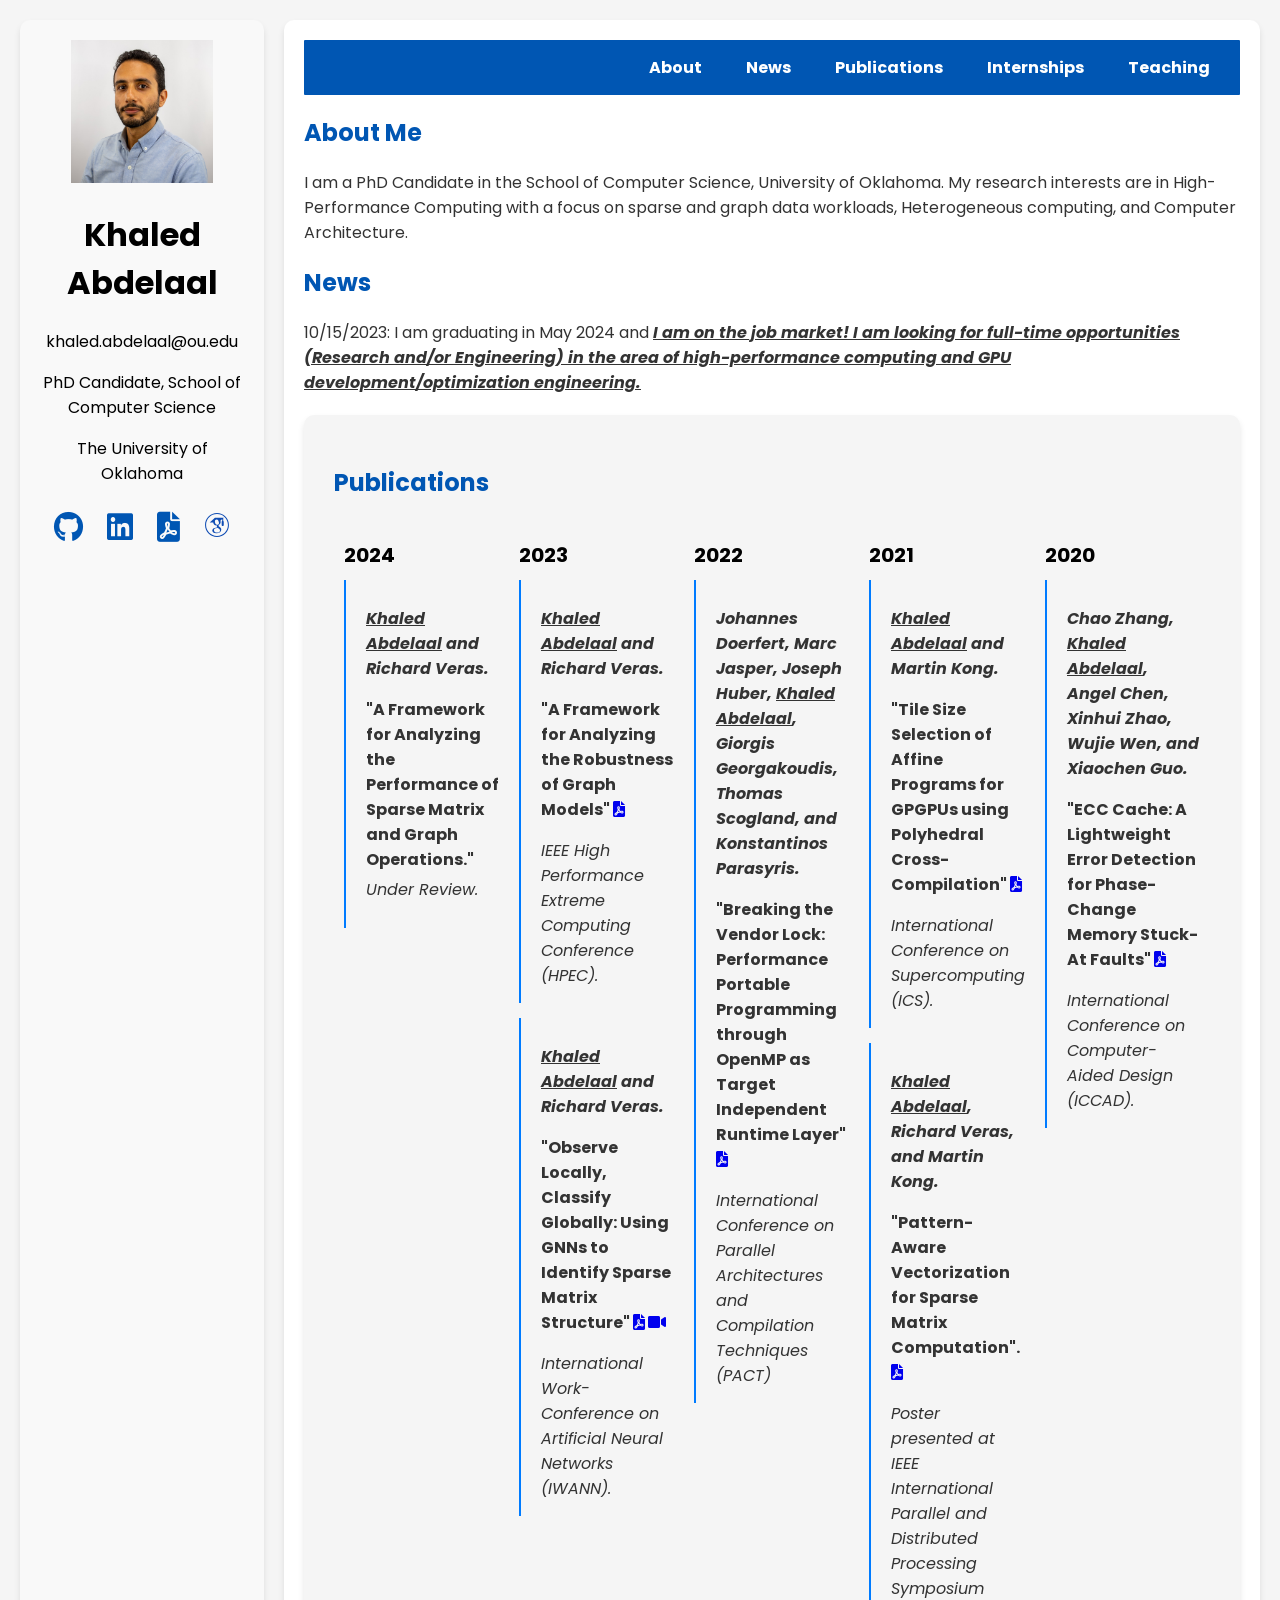
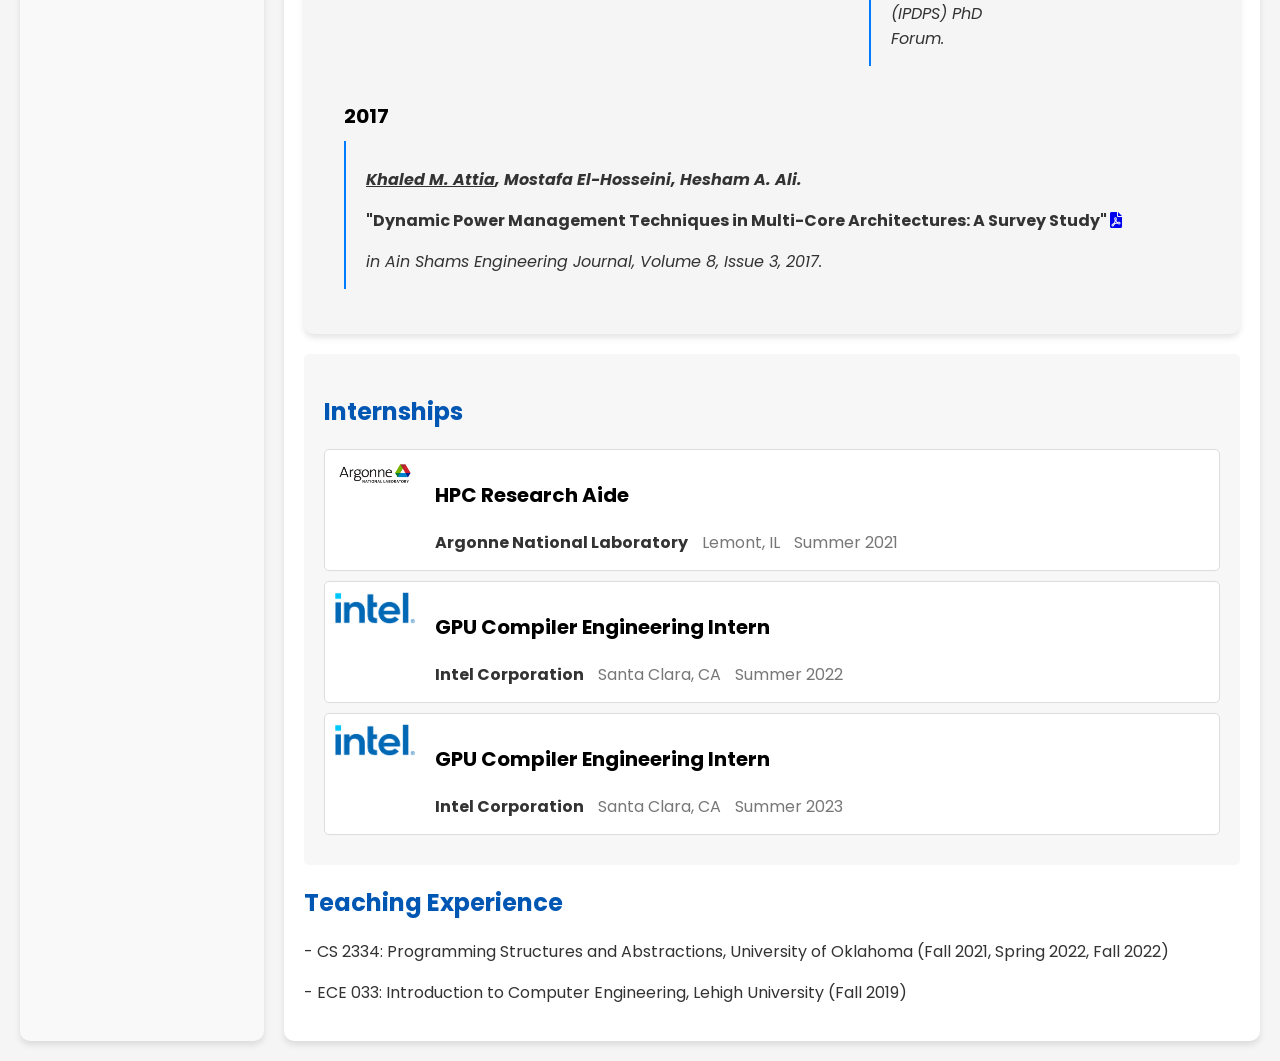
==== index.html @ 618bc668 "change headshot" ====
<!DOCTYPE html>
<html lang="en">
<head>
    <meta charset="UTF-8">
    <meta name="viewport" content="width=device-width, initial-scale=1.0">
    <link rel="stylesheet" href="https://fonts.googleapis.com/css?family=Poppins">

    <link rel="stylesheet" href="https://cdnjs.cloudflare.com/ajax/libs/font-awesome/6.0.0-beta3/css/all.min.css">

    <link rel="stylesheet" href="styles/styles.css">    
    <title>Khaled Abdelaal</title>
</head>
<body>
    <div class="container">
        <div class="left-column">
            <!-- <img src="my-image.svg" alt="Your Photo"> -->
            <img src="img/headshot.jpg" width="70%">
            <h1>Khaled Abdelaal</h1>
            <p>khaled.abdelaal@ou.edu</p>
            <p>PhD Candidate, School of Computer Science</p>
            <p>The University of Oklahoma</p>
            <div class="social-links">
                <a href="https://github.com/khaled3ttia" target="_blank"><i class="fab fa-github"></i></a>
                <a href="https://www.linkedin.com/in/khaledabdelaal/" target="_blank"><i class="fab fa-linkedin"></i></a>
                <a href="res/Abdelaal-CV.pdf" target="_blank"><i class="fas fa-file-pdf" alt="CV"></i></a>
                <a href="https://scholar.google.com/citations?user=HwPMJg0AAAAJ&hl=en" target="_blank"><img width="26" height="26" src="img/icons8-google-scholar.svg" alt="google-scholar--v2"/></a>
            </div>

        </div>
        <div class="right-column">
            <div class="navigation">
                <a href="#about">About</a>
                <a href="#news">News</a>
                <a href="#publications">Publications</a>
                <a href="#internships">Internships</a>
                <a href="#teaching">Teaching</a>
            </div>

            <section id="about" class="section">
                <h2>About Me</h2>
                <p>I am a PhD Candidate in the School of Computer Science, University of Oklahoma. My research interests are in High-Performance Computing with a focus on sparse and graph data workloads, Heterogeneous computing, and Computer Architecture.
                </p>
            </section>

            <section id="news" class="section">
                <h2>News</h2>
                <div class="news-item">
                    <p>10/15/2023: I am graduating in May 2024 and <u><i><b>I am on the job market! I am looking for full-time opportunities (Research and/or Engineering) in the area of high-performance computing and GPU development/optimization engineering.</b></i></u>  </p>
                </div>
            </section>
        
            <section id="publications" class="section">
                <h2>Publications</h2>

                <div class="publication-list">
                    <div class="publication-year">
                        <h3>2024</h3>
                        <div class="publication-item">
                            <p class="publication-authors">
                                <i><u>Khaled Abdelaal</u></i> and Richard Veras.
                            </p>
                            <p class="publication-title">
                                "A Framework for Analyzing the Performance of Sparse Matrix and Graph Operations." 
                            </p>
                            <p class="publication-details">
                                <em>Under Review.</em>
                            </p>
                        </div>
                    </div>

                    <div class="publication-year">
                        <h3>2023</h3>
                        <div class="publication-item">
                            <p class="publication-authors">
                                <i><u>Khaled Abdelaal</u></i> and Richard Veras. 
                            </p>
                            <p class="publication-title">
                                "A Framework for Analyzing the Robustness of Graph Models"
                                <a href="res/papers/hpec23.pdf" target="_blank"><i class="fas fa-file-pdf"></i></a>
                            </p>
                            <p class="publication-conference">
                                IEEE High Performance Extreme Computing Conference (HPEC).
                            </p>
                        </div>
                        <div class="publication-item">
                            <p class="publication-authors">
                                <i><u>Khaled Abdelaal</u></i> and Richard Veras.
                            </p>
                            <p class="publication-title">
                                "Observe Locally, Classify Globally: Using GNNs to Identify Sparse Matrix Structure" 
                                <a href="res/papers/iwann23.pdf" target="_blank"><i class="fas fa-file-pdf"></i></a>
                                <a href="res/papers/IWANN2023_Video_353.mp4" target="_blank"><i class="fas fa-video"></i></i></a>
                            </p>
                            <p class="publication-conference">
                                International Work-Conference on Artificial Neural Networks (IWANN). 
                            </p>
                        </div>
                    </div>

                <div class="publication-year">
                    <h3>2022</h3>
                    <div class="publication-item">
                        <p class="publication-authors">
                            Johannes Doerfert, Marc Jasper, Joseph Huber, <i><u>Khaled Abdelaal</u></i>, Giorgis Georgakoudis, Thomas Scogland, and Konstantinos Parasyris. 
                        </p>
                        <p class="publication-title">
                            "Breaking the Vendor Lock: Performance Portable Programming through OpenMP as Target Independent Runtime Layer" 
                            <a href="https://dl.acm.org/doi/pdf/10.1145/3559009.3569687" target="_blank"><i class="fas fa-file-pdf"></i></a>
                        </p>
                        <p class="publication-conference">
                            International Conference on Parallel Architectures and Compilation Techniques (PACT)
                        </p>
                    </div>
                </div>

                <div class="publication-year">
                    <h3>2021</h3>
                    <div class="publication-item">
                        <p class="publication-authors">
                            <i><u>Khaled Abdelaal</u></i> and Martin Kong. 
                        </p>
                        <p class="publication-title">
                            "Tile Size Selection of Affine Programs for GPGPUs using Polyhedral Cross-Compilation"  
                            <a href="https://dl.acm.org/doi/pdf/10.1145/3447818.3460369" target="_blank"><i class="fas fa-file-pdf"></i></a>
                        </p>
                        <p class="publication-conference">
                            International Conference on Supercomputing (ICS).
                        </p>
                    </div>
                    <div class="publication-item">
                        <p class="publication-authors">
                            <i><u>Khaled Abdelaal</u></i>, Richard Veras, and Martin Kong.
                        </p>
                        <p class="publication-title">
                            "Pattern-Aware Vectorization for Sparse Matrix Computation". 
                            <a href="res/papers/IPDPS21_poster.pdf" target="_blank"><i class="fas fa-file-pdf"></i></a>
                        </p>
                        <p class="publication-conference">
                            Poster presented at IEEE International Parallel and Distributed Processing Symposium (IPDPS) PhD Forum.
                        </p>
                    </div>
                </div>

                <div class="publication-year">
                    <h3>2020</h3>
                    <div class="publication-item">
                        <p class="publication-authors">
                            Chao Zhang, <i><u>Khaled Abdelaal</u></i>, Angel Chen, Xinhui Zhao, Wujie Wen, and Xiaochen Guo. 
                        </p>
                        <p class="publication-title">
                            "ECC Cache: A Lightweight Error Detection for Phase-Change Memory Stuck-At Faults" 
                            <a href="res/papers/iccad20.pdf" target="_blank"><i class="fas fa-file-pdf"></i></a>
                        </p>
                        <p class="publication-conference">
                            International Conference on Computer-Aided Design (ICCAD). 
                        </p>
                    </div>
                </div>
                <div class="publication-year">
                    <h3>2017</h3>
                    <div class="publication-item">
                        <p class="publication-authors">
                            <i><u>Khaled M. Attia</u></i>, Mostafa El-Hosseini, Hesham A. Ali. 
                        </p>
                        <p class="publication-title">
                            "Dynamic Power Management Techniques in Multi-Core Architectures: A Survey Study"
                            <a href="res/papers/asej17.pdf" target="_blank"><i class="fas fa-file-pdf"></i></a>
                        </p>
                        <p class="publication-conference">
                            in Ain Shams Engineering Journal, Volume 8, Issue 3, 2017.
                        </p>
                    </div>
                </div>
            
                <!-- Add similar blocks for 2022, 2021, and 2020 as needed -->
            </section>
            
        
            <section id="internships" class="section">
                <h2>Internships</h2>
                
                <div class="internship">
                    <div class="logo">
                        <img src="img/argonne-logo.png" alt="Argonne National Laboratory Logo">
                    </div>
                    <div class="internship-details">
                        <h3>HPC Research Aide</h3>
                        <p>
                            <b>Argonne National Laboratory</b>
                            <span class="internship-location">Lemont, IL</span>
                            <span class="internship-date">Summer 2021</span>
                        </p>
                    </div>
                </div>
            
                <div class="internship">
                    <div class="logo">
                        <img src="img/intel-logo.png" alt="Intel Corporation Logo">
                    </div>
                    <div class="internship-details">
                        <h3>GPU Compiler Engineering Intern</h3>
                        <p>
                            <b>Intel Corporation</b>
                            <span class="internship-location">Santa Clara, CA</span>
                            <span class="internship-date">Summer 2022</span>
                        </p>
                    </div>
                </div>

                <div class="internship">
                    <div class="logo">
                        <img src="img/intel-logo.png" alt="Intel Corporation Logo">
                    </div>
                    <div class="internship-details">
                        <h3>GPU Compiler Engineering Intern</h3>
                        <p>
                            <b>Intel Corporation</b>
                            <span class="internship-location">Santa Clara, CA</span>
                            <span class="internship-date">Summer 2023</span>
                        </p>
                    </div>
                </div>
            
                <!-- Add a similar block for the third internship -->
            </section>
            
            
            
        
            <section id="teaching" class="section">
                <h2>Teaching Experience</h2>
                <p>
                    - CS 2334: Programming Structures and Abstractions, University of Oklahoma (Fall 2021, Spring 2022, Fall 2022)
                </p>
                <p>
                    - ECE 033: Introduction to Computer Engineering, Lehigh University (Fall 2019)
                </p>
            </section>
        
        </div>
    </div>
</body>
</html>
---- styles/styles.css ----
/* Global styles */
body {
    font-family: Arial, sans-serif;
    font-family: 'Poppins', sans-serif;
    margin: 0;
    padding: 0;
    background-color: #f5f5f5;
}

/* Two-column layout */
.container {
    display: grid;
    grid-template-columns: 1fr 4fr; /* 20% for left column, 80% for right column */
    gap: 20px; /* Add some spacing between the columns */
    margin: 20px;
}

.left-column {
    padding: 20px;
    background-color: #f9f9f9;
    border-radius: 10px;
    box-shadow: 0 4px 6px rgba(0, 0, 0, 0.1);
    text-align: center; /* Center the content within the left column */
}

.left-column img {
    max-width: 100%; /* Ensure the image fits within the left column */
}

/* Style for social links */
.social-links {
    margin-top: 20px; /* Add space between personal information and links */
}

.social-links a {
    display: inline-block;
    font-size: 30px; /* Adjust the icon size */
    color: #0056b3; /* Dark blue color for the icons */
    margin: 0 10px; /* Add space between icons */
    text-decoration: none;
}

.social-links a:hover {
    color: #007BFF; /* Light blue color for the icons on hover */
}

/* Style for the right column (sections) */
.right-column {
    padding: 20px;
    background-color: #fff;
    border-radius: 10px;
    box-shadow: 0 4px 6px rgba(0, 0, 0, 0.1);
}

@media (max-width: 768px) {
    .container {
        grid-template-columns: 1fr; /* Display only one column for small screens */
        gap: 0; /* Remove the gap between columns */
        margin: 10px; /* Adjust the margin for spacing */
    }

    .left-column {
        padding: 20px; /* Adjust padding as needed */
        text-align: center;
    }

    .right-column {
        padding: 20px;
    }
}
.navigation {
    text-align: right; /* Align the navigation links to the right within the right column */
    background-color: #0056b3; /* Dark blue background for the navigation bar */
    border-radius: 1px;
    padding: 10px 0; /* Add padding to the top and bottom of the navigation bar */
}

.navigation a {
    display: inline-block; /* Display the navigation links in a row */
    margin-right: 20px; /* Add space between navigation links */
    color: #fff; /* White text color */
    text-decoration: none;
    font-weight: bold;
    padding: 5px 10px; /* Add padding around navigation links */
    transition: color 0.3s; /* Smooth transition for color on hover */
}

.navigation a:hover {
    color: #007BFF; /* Light blue text color on hover */
    border-radius: 0; /* Remove rounded edges on hover */
}

/* Responsive styles for navigation links */
@media (max-width: 768px) {
    .navigation {
        text-align: center; /* Center align the navigation links on small screens */
    }

    .navigation a {
        margin: 0 10px; /* Add space on both sides of navigation links */
        display: block; /* Stack navigation links vertically on small screens */
    }
}
/* Section styles */
.section {
    margin-top: 20px; /* Add space above sections */
}

.section h2 {
    font-size: 24px;
    color: #0056b3;
}

.section p {
    font-size: 16px;
    color: #333;
}

/* Styles for the Publications section */
#publications {
    background-color: #f5f5f5;
    padding: 30px;
    border-radius: 10px;
    box-shadow: 0 4px 6px rgba(0, 0, 0, 0.1);
}

#publications h2 {
    font-size: 24px;
    margin-bottom: 20px;
}

.publication-list {
    display: flex;
    flex-wrap: wrap;
    justify-content: space-between;
}

.publication-year {
    flex: 1;
    margin: 0 10px;
}

.publication-year h3 {
    font-size: 20px;
    margin-bottom: 10px;
}

.publication-item {
    border-left: 2px solid #007BFF;
    padding: 10px 0 10px 20px;
    margin-bottom: 15px;
}

/* Media query for responsiveness */
@media (max-width: 768px) {
    .publication-list {
        flex-direction: column;
    }

    .publication-year {
        margin: 0;
    }
}

/* Styles for the authors of the publication */
.publication-authors {
    font-weight: bold;
    font-style: italic;
    margin-bottom: 5px;
}

/* Styles for the publication title */
.publication-title {
    font-weight: bold;
    margin-bottom: 5px;
}

/* Styles for the conference */
.publication-conference {
    font-style: italic;
    margin-bottom: 5px;
}

/* Styles for publication details, like "Under Review" */
.publication-details {
    font-weight: normal;
    color: #777; /* You can adjust the color as needed */
    margin-top: 5px;
}


/* Styles for the internship section */
#internships {
    background-color: #f7f7f7; /* Light gray background */
    padding: 20px;
    border-radius: 5px;
    margin-top: 20px;
}

/* Styles for each internship block */
.internship {
    margin: 10px 0;
    padding: 10px;
    border: 1px solid #ddd;
    border-radius: 5px;
    background-color: #fff;
    display: flex; /* Enable flex layout for logo and details */
}

/* Styles for the logo */
.logo img {
    max-width: 80px; /* Adjust the width as needed */
    margin-right: 20px; /* Add spacing between the logo and details */
}

.internship h3 {
    font-size: 20px;
    font-weight: bold;
}

.internship p {
    margin: 5px 0;
    font-size: 16px;
}

.internship .internship-location {
    margin-left: 10px;
    color: #777;
}

.internship .internship-date {
    margin-left: 10px;
    color: #777;
}
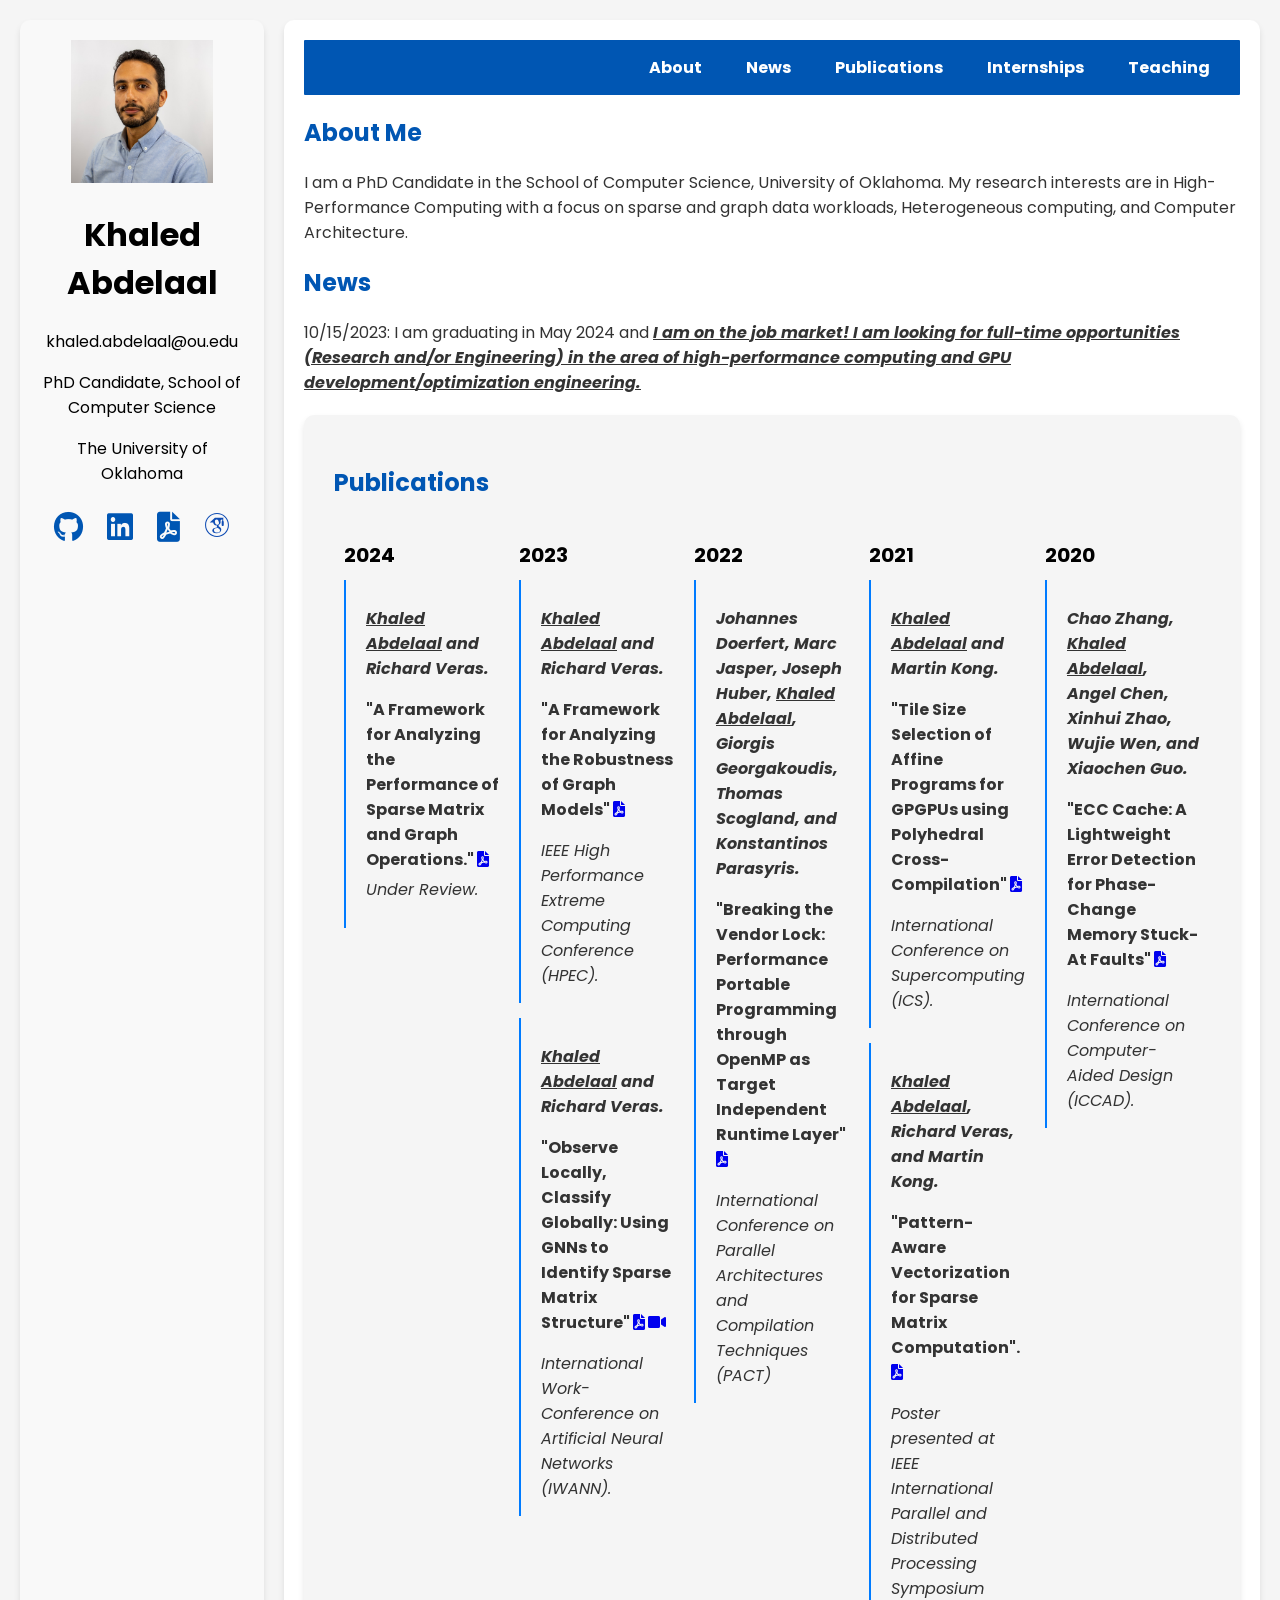
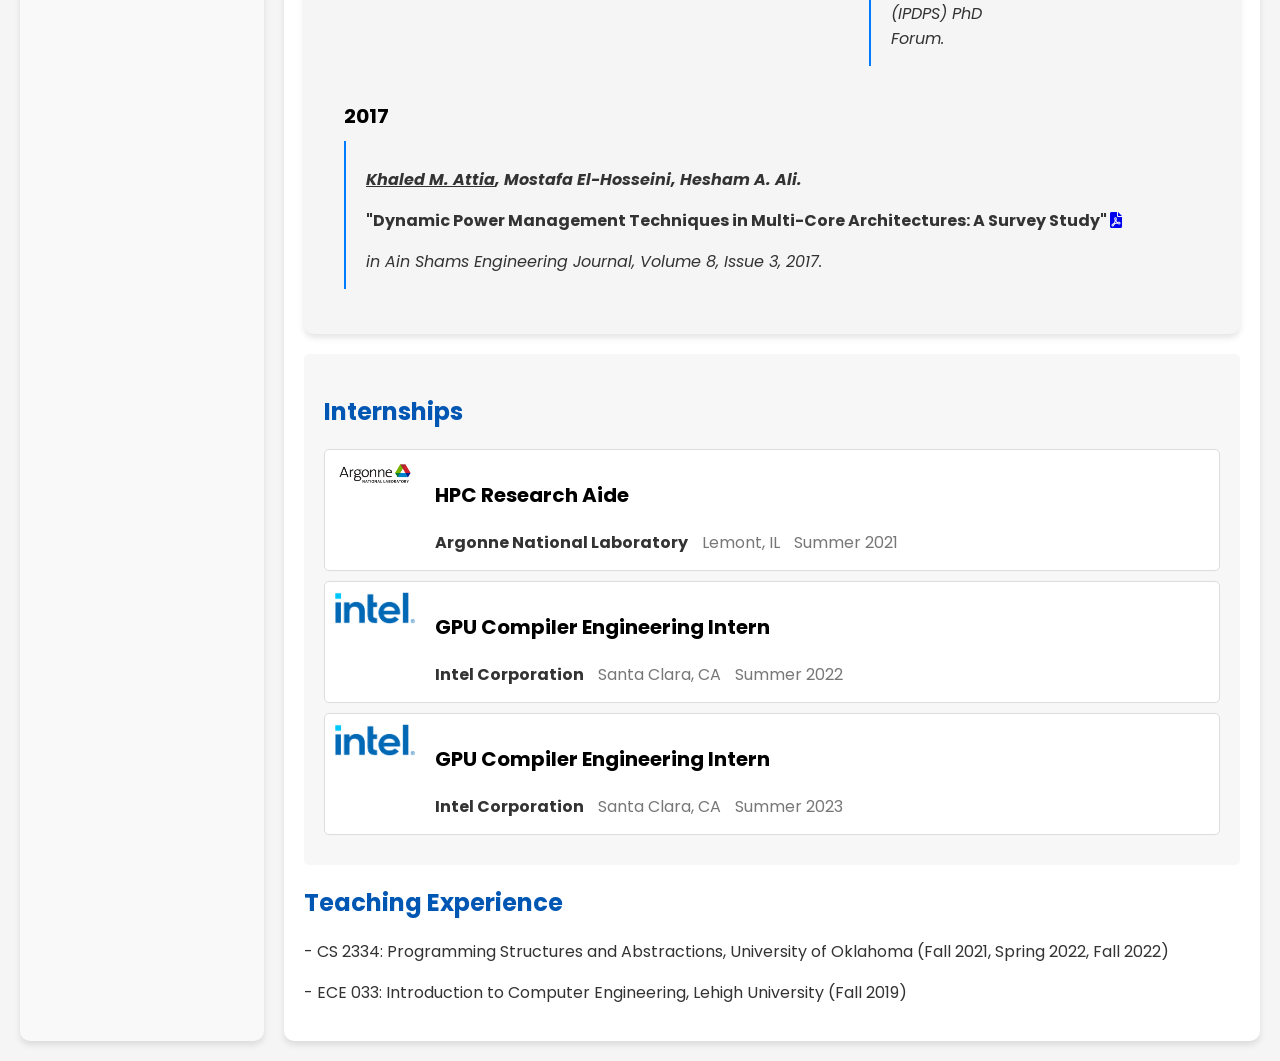
==== commit a61d4f62: "added the performance analysis under review paper" ====
--- a/index.html
+++ b/index.html
@@ -61,6 +61,7 @@
                             </p>
                             <p class="publication-title">
                                 "A Framework for Analyzing the Performance of Sparse Matrix and Graph Operations." 
+                                <a href="res/papers/perf_analysis.pdf" target="_blank"><i class="fas fa-file-pdf"></i></a>
                             </p>
                             <p class="publication-details">
                                 <em>Under Review.</em>
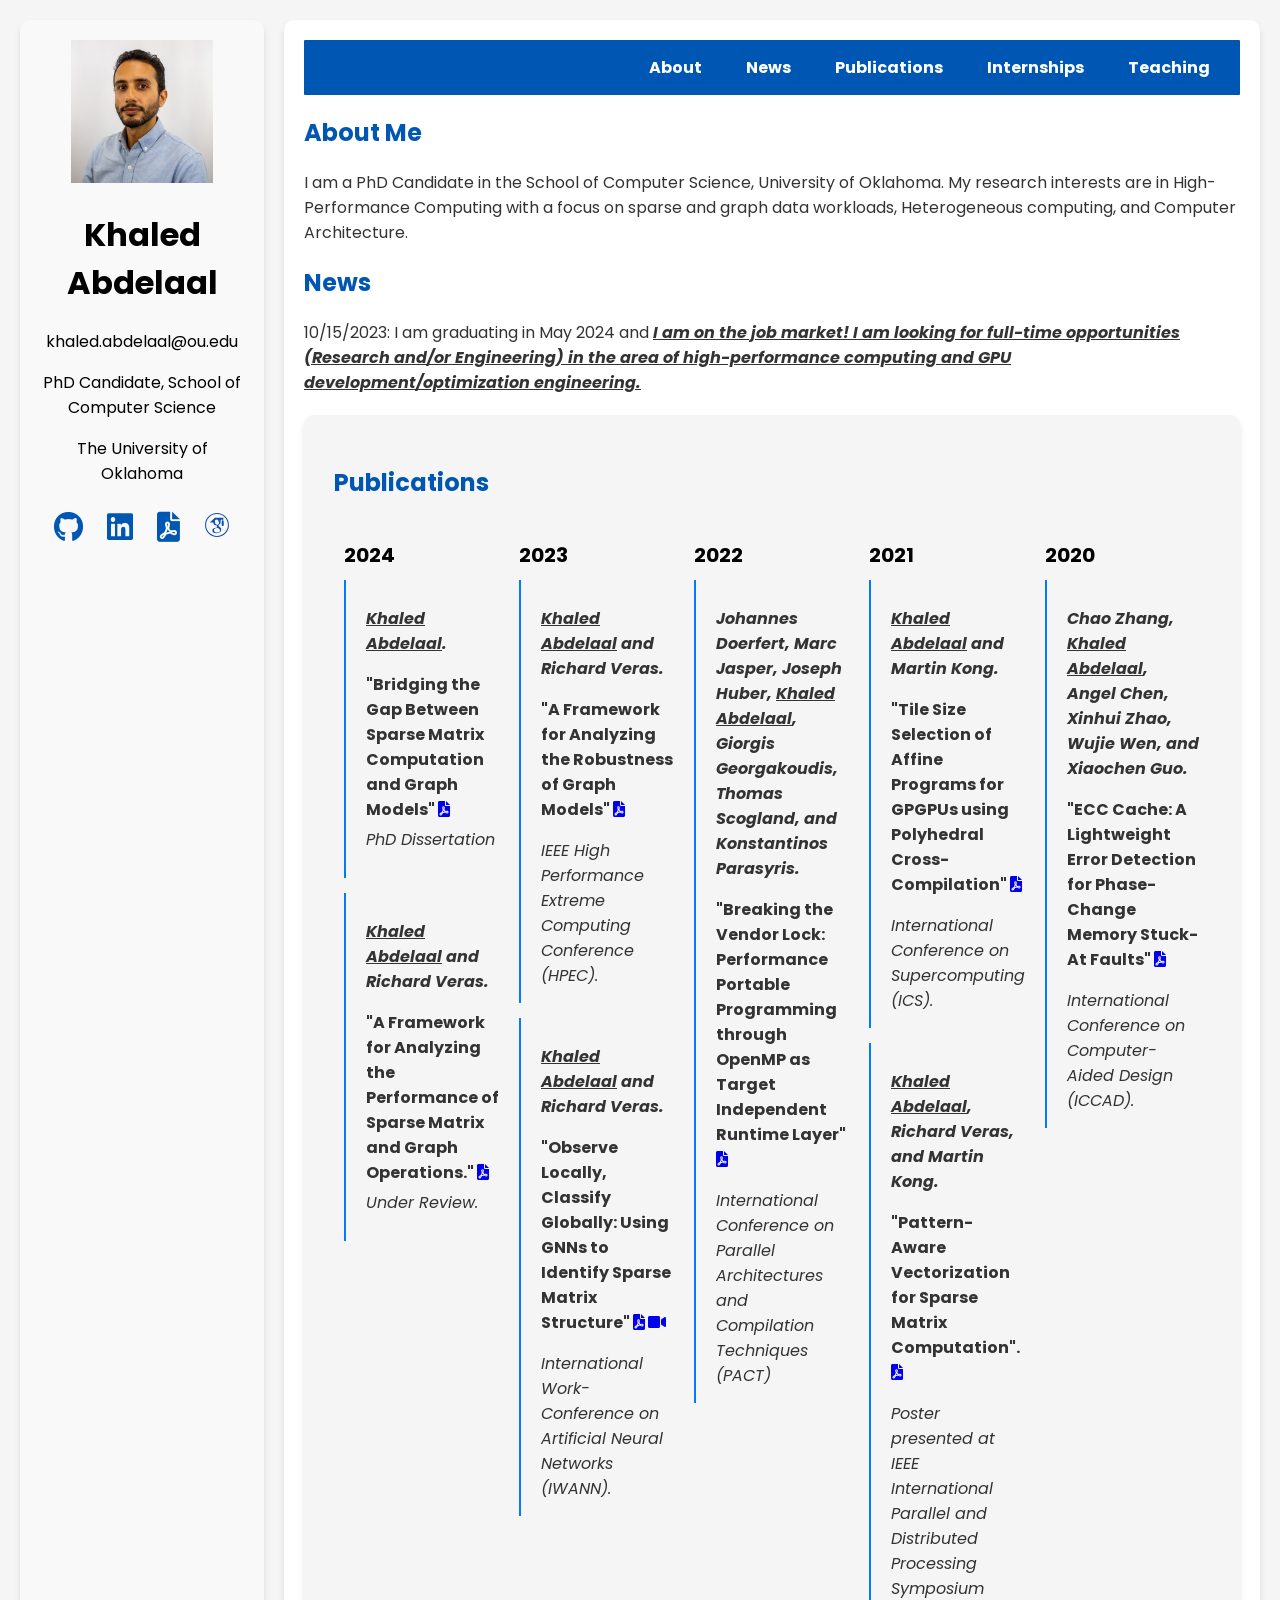
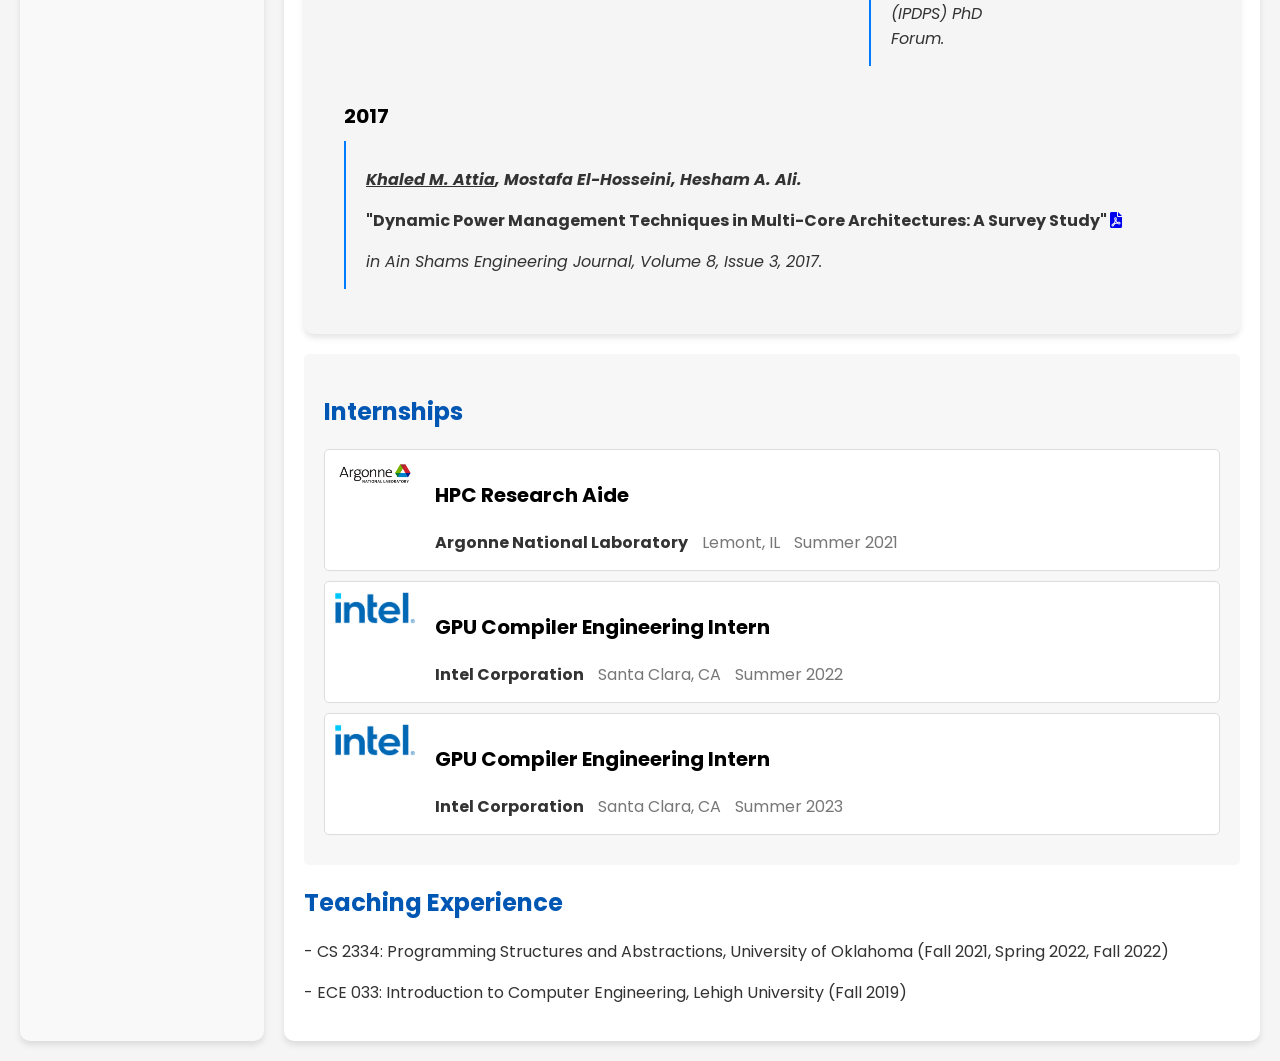
==== commit 98754a76: "added dissertation" ====
--- a/index.html
+++ b/index.html
@@ -22,7 +22,7 @@
             <div class="social-links">
                 <a href="https://github.com/khaled3ttia" target="_blank"><i class="fab fa-github"></i></a>
                 <a href="https://www.linkedin.com/in/khaledabdelaal/" target="_blank"><i class="fab fa-linkedin"></i></a>
-                <a href="res/Abdelaal-CV.pdf" target="_blank"><i class="fas fa-file-pdf" alt="CV"></i></a>
+                <a href="res/CV_Khaled_Abdelaal.pdf" target="_blank"><i class="fas fa-file-pdf" alt="CV"></i></a>
                 <a href="https://scholar.google.com/citations?user=HwPMJg0AAAAJ&hl=en" target="_blank"><img width="26" height="26" src="img/icons8-google-scholar.svg" alt="google-scholar--v2"/></a>
             </div>
 
@@ -57,6 +57,18 @@
                         <h3>2024</h3>
                         <div class="publication-item">
                             <p class="publication-authors">
+                                <i><u>Khaled Abdelaal</u></i>.
+                            </p>
+                            <p class="publication-title">
+                                "Bridging the Gap Between Sparse Matrix Computation and Graph Models" 
+                                <a href="res/dissertation/2024_Abdelaal_Khaled_Dissertation.pdf" target="_blank"><i class="fas fa-file-pdf"></i></a>
+                            </p>
+                            <p class="publication-details">
+                                <em>PhD Dissertation</em>
+                            </p>
+                        </div>
+                        <div class="publication-item">
+                            <p class="publication-authors">
                                 <i><u>Khaled Abdelaal</u></i> and Richard Veras.
                             </p>
                             <p class="publication-title">
@@ -106,7 +118,7 @@
                         </p>
                         <p class="publication-title">
                             "Breaking the Vendor Lock: Performance Portable Programming through OpenMP as Target Independent Runtime Layer" 
-                            <a href="https://dl.acm.org/doi/pdf/10.1145/3559009.3569687" target="_blank"><i class="fas fa-file-pdf"></i></a>
+                            <a href="res/papers/breaking.pdf" target="_blank"><i class="fas fa-file-pdf"></i></a>
                         </p>
                         <p class="publication-conference">
                             International Conference on Parallel Architectures and Compilation Techniques (PACT)
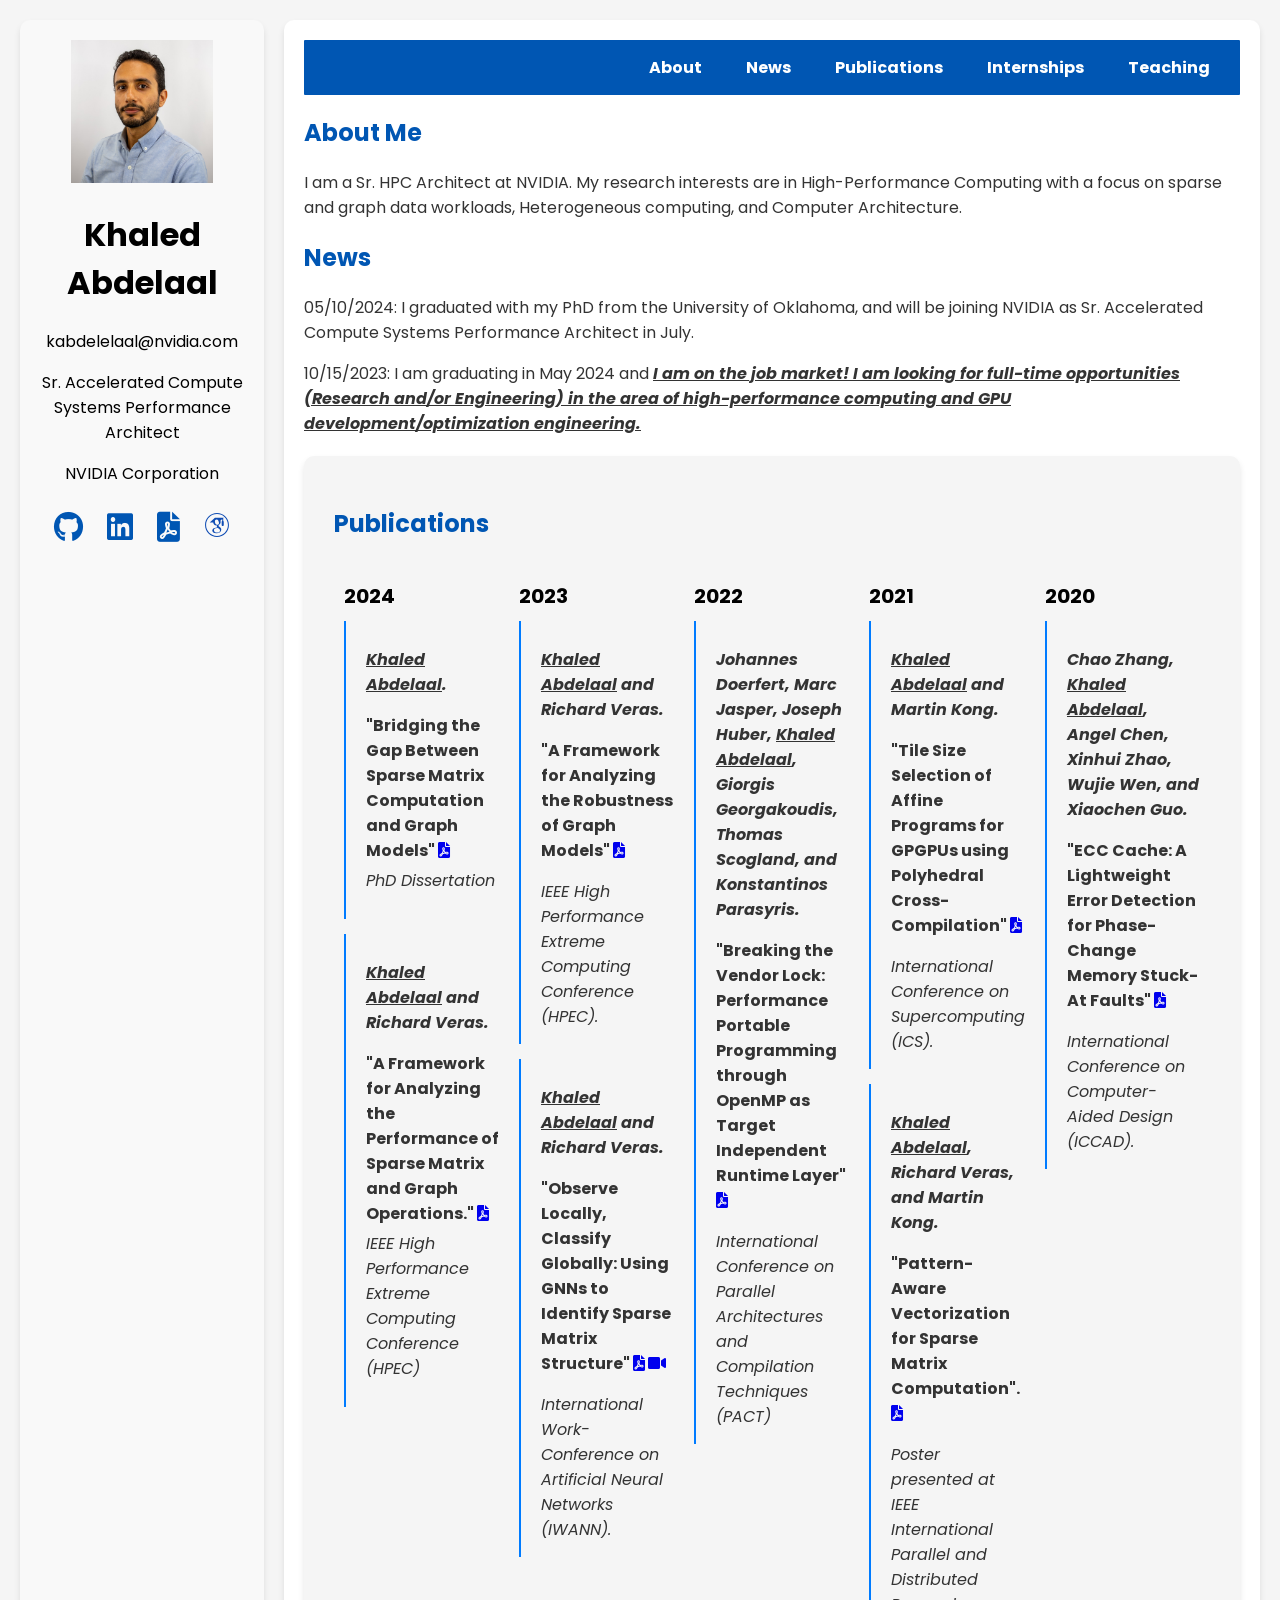
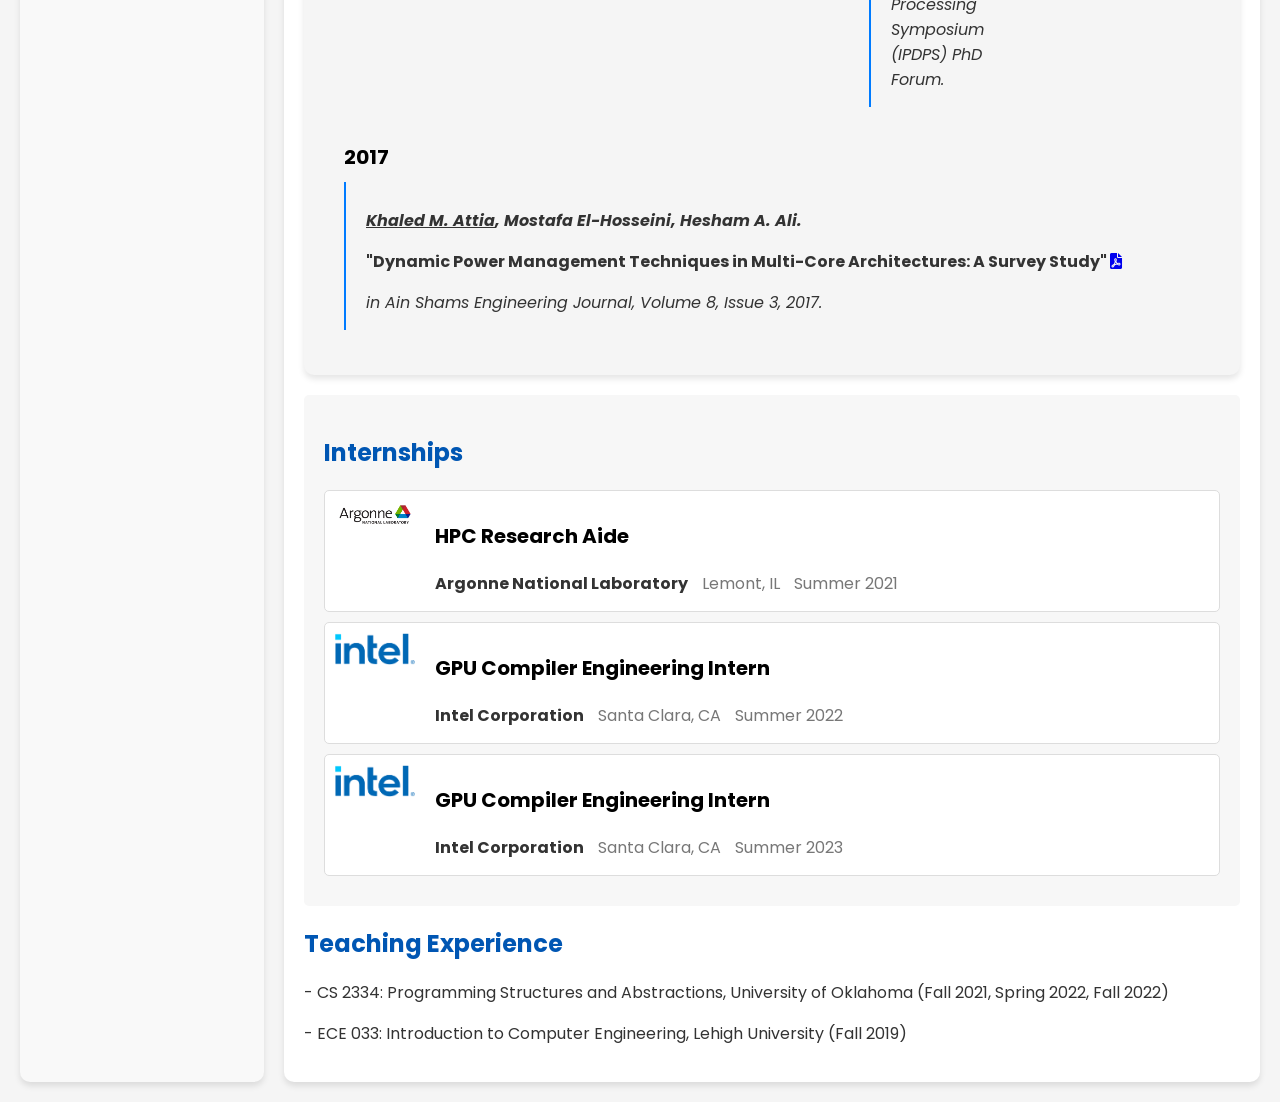
==== commit 56feadf3: "change job" ====
--- a/index.html
+++ b/index.html
@@ -16,9 +16,9 @@
             <!-- <img src="my-image.svg" alt="Your Photo"> -->
             <img src="img/headshot.jpg" width="70%">
             <h1>Khaled Abdelaal</h1>
-            <p>khaled.abdelaal@ou.edu</p>
-            <p>PhD Candidate, School of Computer Science</p>
-            <p>The University of Oklahoma</p>
+            <p>kabdelelaal@nvidia.com</p>
+            <p>Sr. Accelerated Compute Systems Performance Architect</p>
+            <p>NVIDIA Corporation</p>
             <div class="social-links">
                 <a href="https://github.com/khaled3ttia" target="_blank"><i class="fab fa-github"></i></a>
                 <a href="https://www.linkedin.com/in/khaledabdelaal/" target="_blank"><i class="fab fa-linkedin"></i></a>
@@ -38,13 +38,16 @@
 
             <section id="about" class="section">
                 <h2>About Me</h2>
-                <p>I am a PhD Candidate in the School of Computer Science, University of Oklahoma. My research interests are in High-Performance Computing with a focus on sparse and graph data workloads, Heterogeneous computing, and Computer Architecture.
+                <p>I am a Sr. HPC Architect at NVIDIA. My research interests are in High-Performance Computing with a focus on sparse and graph data workloads, Heterogeneous computing, and Computer Architecture.
                 </p>
             </section>
 
             <section id="news" class="section">
                 <h2>News</h2>
                 <div class="news-item">
+                    <p>05/10/2024: I graduated with my PhD from the University of Oklahoma, and will be joining NVIDIA as Sr. Accelerated Compute Systems Performance Architect in July. </p>
+                </div>
+                <div class="news-item">
                     <p>10/15/2023: I am graduating in May 2024 and <u><i><b>I am on the job market! I am looking for full-time opportunities (Research and/or Engineering) in the area of high-performance computing and GPU development/optimization engineering.</b></i></u>  </p>
                 </div>
             </section>
@@ -76,7 +79,7 @@
                                 <a href="res/papers/perf_analysis.pdf" target="_blank"><i class="fas fa-file-pdf"></i></a>
                             </p>
                             <p class="publication-details">
-                                <em>Under Review.</em>
+                                <em>IEEE High Performance Extreme Computing Conference (HPEC)</em>
                             </p>
                         </div>
                     </div>
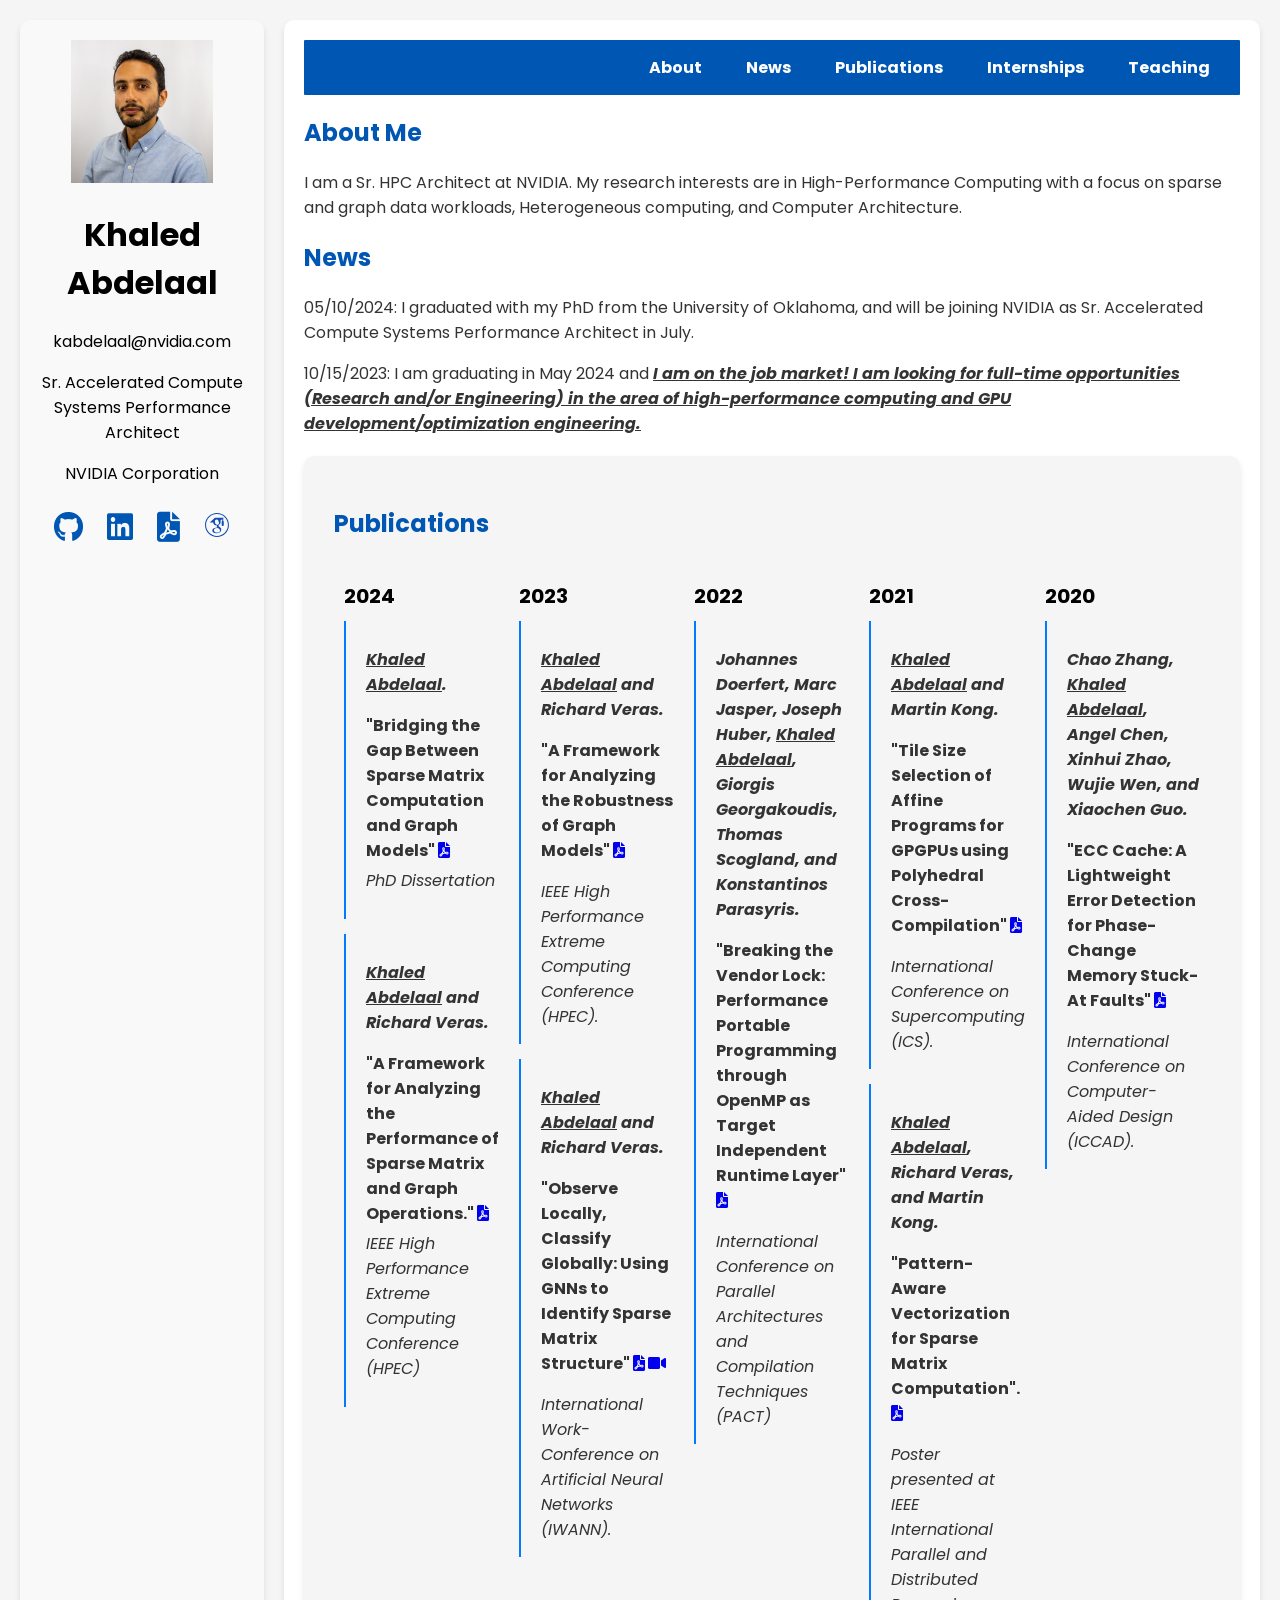
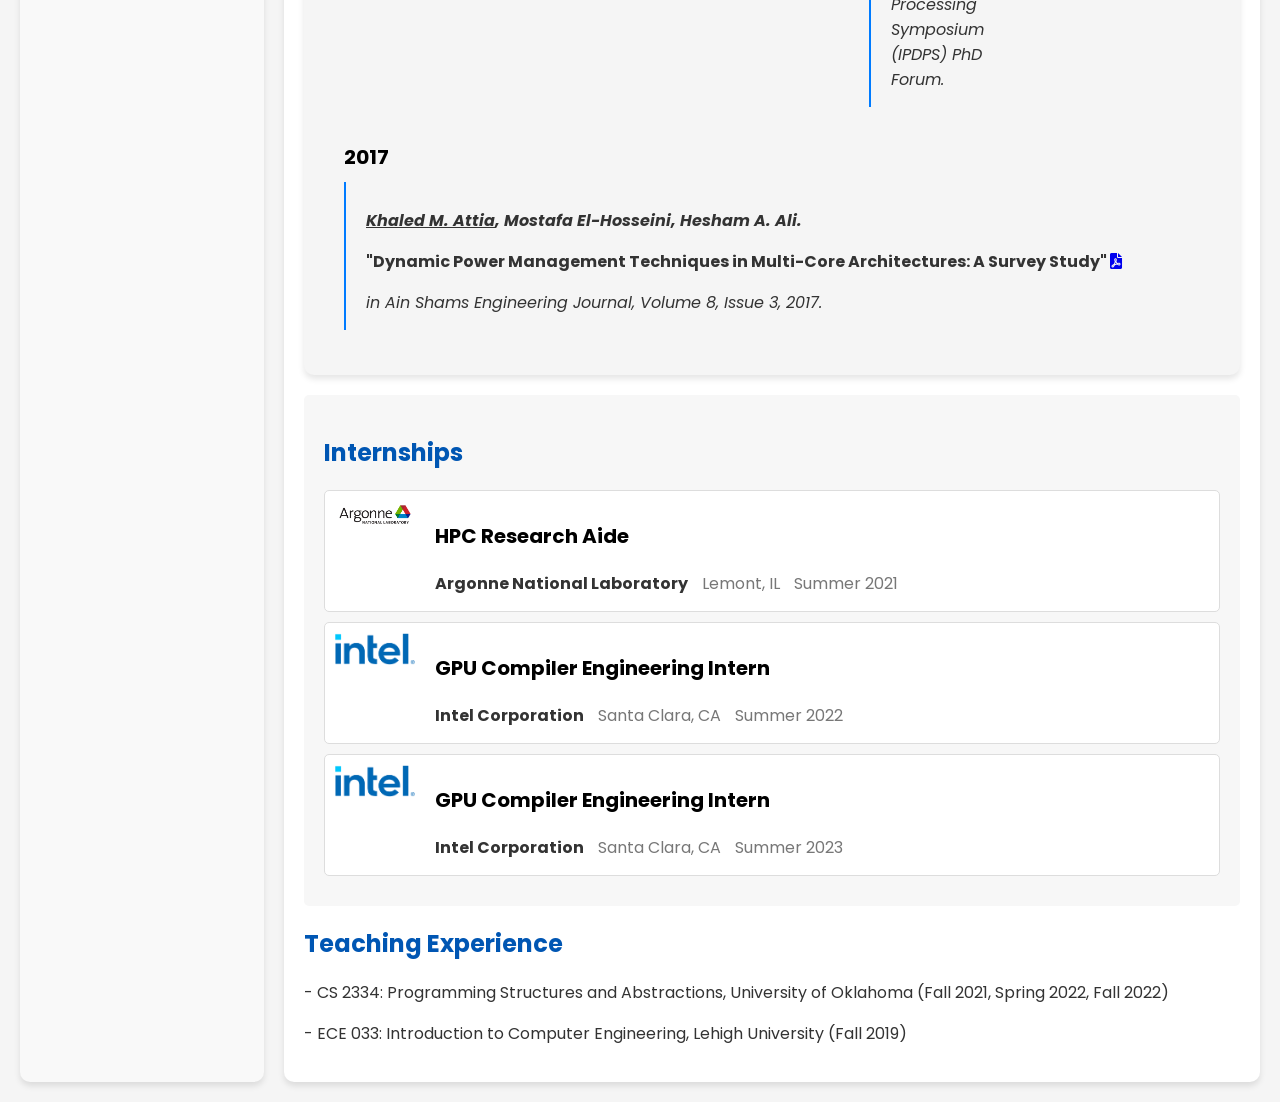
==== commit 19f4bf61: "Fix email address" ====
--- a/index.html
+++ b/index.html
@@ -16,7 +16,7 @@
             <!-- <img src="my-image.svg" alt="Your Photo"> -->
             <img src="img/headshot.jpg" width="70%">
             <h1>Khaled Abdelaal</h1>
-            <p>kabdelelaal@nvidia.com</p>
+            <p>kabdelaal@nvidia.com</p>
             <p>Sr. Accelerated Compute Systems Performance Architect</p>
             <p>NVIDIA Corporation</p>
             <div class="social-links">
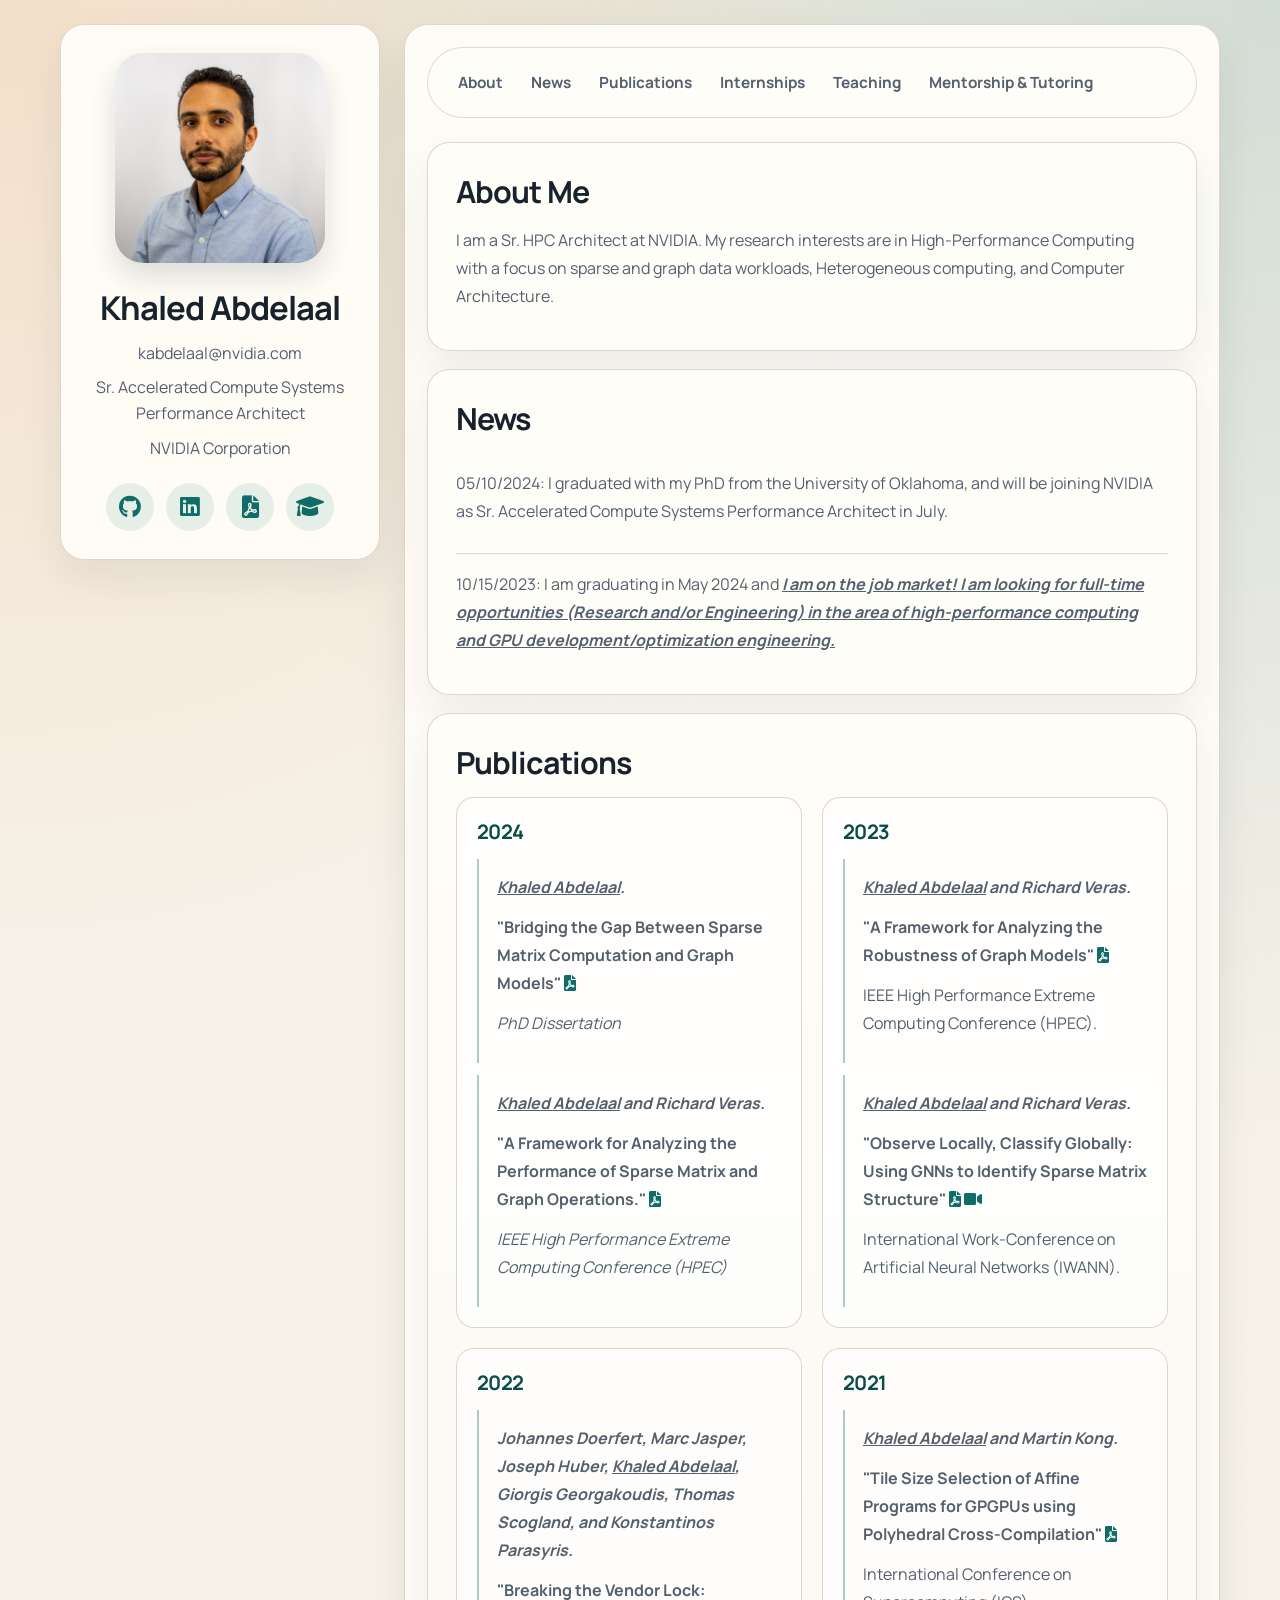
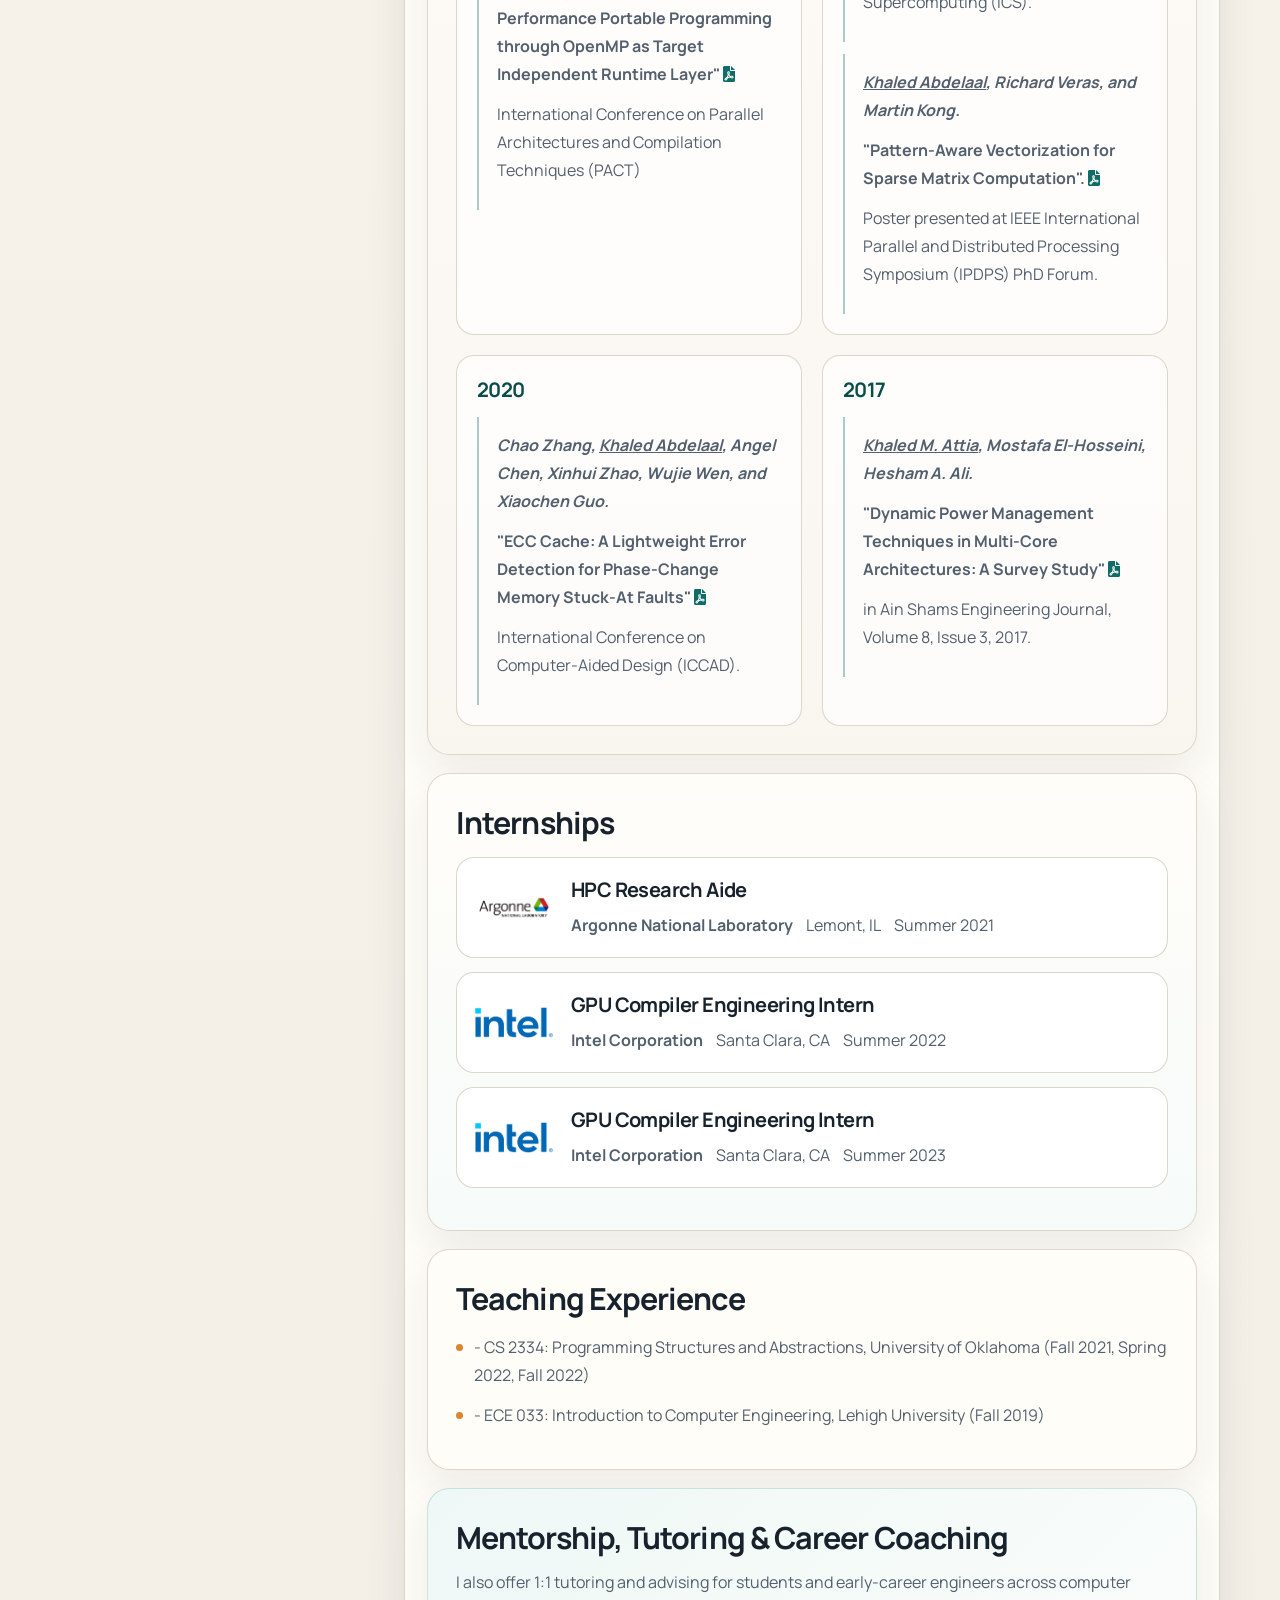
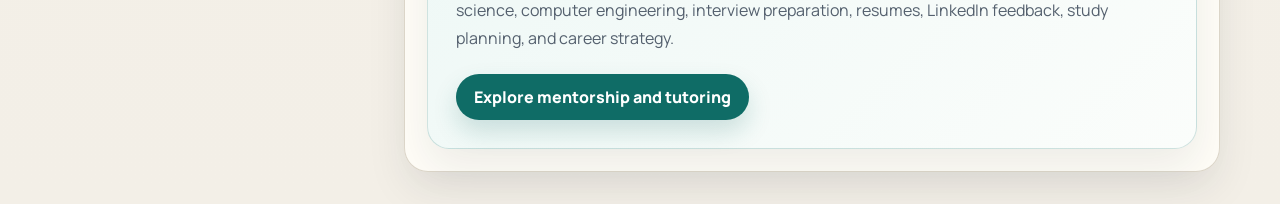
==== commit 20f6b9ec: "Add mentorship and tutoring site" ====
--- a/index.html
+++ b/index.html
@@ -3,8 +3,9 @@
 <head>
     <meta charset="UTF-8">
     <meta name="viewport" content="width=device-width, initial-scale=1.0">
-    <link rel="stylesheet" href="https://fonts.googleapis.com/css?family=Poppins">
-
+    <link rel="preconnect" href="https://fonts.googleapis.com">
+    <link rel="preconnect" href="https://fonts.gstatic.com" crossorigin>
+    <link href="https://fonts.googleapis.com/css2?family=Manrope:wght@400;500;600;700;800&display=swap" rel="stylesheet">
     <link rel="stylesheet" href="https://cdnjs.cloudflare.com/ajax/libs/font-awesome/6.0.0-beta3/css/all.min.css">
 
     <link rel="stylesheet" href="styles/styles.css">    
@@ -23,17 +24,20 @@
                 <a href="https://github.com/khaled3ttia" target="_blank"><i class="fab fa-github"></i></a>
                 <a href="https://www.linkedin.com/in/khaledabdelaal/" target="_blank"><i class="fab fa-linkedin"></i></a>
                 <a href="res/CV_Khaled_Abdelaal.pdf" target="_blank"><i class="fas fa-file-pdf" alt="CV"></i></a>
-                <a href="https://scholar.google.com/citations?user=HwPMJg0AAAAJ&hl=en" target="_blank"><img width="26" height="26" src="img/icons8-google-scholar.svg" alt="google-scholar--v2"/></a>
+                <a href="https://scholar.google.com/citations?user=HwPMJg0AAAAJ&hl=en" target="_blank" aria-label="Google Scholar"><i class="fas fa-graduation-cap"></i></a>
             </div>
 
         </div>
         <div class="right-column">
             <div class="navigation">
-                <a href="#about">About</a>
-                <a href="#news">News</a>
-                <a href="#publications">Publications</a>
-                <a href="#internships">Internships</a>
-                <a href="#teaching">Teaching</a>
+                <div class="navigation-main">
+                    <a href="#about">About</a>
+                    <a href="#news">News</a>
+                    <a href="#publications">Publications</a>
+                    <a href="#internships">Internships</a>
+                    <a href="#teaching">Teaching</a>
+                </div>
+                <a class="navigation-cta" href="tutoring.html">Mentorship & Tutoring</a>
             </div>
 
             <section id="about" class="section">
@@ -252,6 +256,15 @@
                     - ECE 033: Introduction to Computer Engineering, Lehigh University (Fall 2019)
                 </p>
             </section>
+
+            <section id="tutoring-preview" class="section tutoring-preview">
+                <h2>Mentorship, Tutoring & Career Coaching</h2>
+                <p>
+                    I also offer 1:1 tutoring and advising for students and early-career engineers across computer science,
+                    computer engineering, interview preparation, resumes, LinkedIn feedback, study planning, and career strategy.
+                </p>
+                <a class="tutoring-preview-link" href="tutoring.html">Explore mentorship and tutoring</a>
+            </section>
         
         </div>
     </div>
--- a/styles/styles.css
+++ b/styles/styles.css
@@ -1,235 +1,388 @@
-/* Global styles */
+:root {
+    --bg: #f4efe7;
+    --surface: #fffdf8;
+    --surface-strong: #fff;
+    --ink: #18222d;
+    --muted: #54606e;
+    --line: #d9d2c4;
+    --brand: #0f6c66;
+    --brand-dark: #0a4c48;
+    --accent: #d88631;
+    --accent-soft: #fff0de;
+    --shadow: 0 18px 40px rgba(24, 34, 45, 0.08);
+    --radius: 22px;
+}
+
+* {
+    box-sizing: border-box;
+}
+
+html {
+    scroll-behavior: smooth;
+}
+
 body {
-    font-family: Arial, sans-serif;
-    font-family: 'Poppins', sans-serif;
     margin: 0;
-    padding: 0;
-    background-color: #f5f5f5;
-}
-
-/* Two-column layout */
+    font-family: "Manrope", sans-serif;
+    color: var(--ink);
+    background:
+        radial-gradient(circle at top left, rgba(216, 134, 49, 0.18), transparent 28%),
+        radial-gradient(circle at top right, rgba(15, 108, 102, 0.16), transparent 32%),
+        linear-gradient(180deg, #f8f3ea 0%, #f3efe7 100%);
+}
+
+a {
+    color: inherit;
+}
+
 .container {
+    width: min(1160px, calc(100% - 32px));
+    margin: 24px auto 32px;
     display: grid;
-    grid-template-columns: 1fr 4fr; /* 20% for left column, 80% for right column */
-    gap: 20px; /* Add some spacing between the columns */
-    margin: 20px;
+    grid-template-columns: 320px minmax(0, 1fr);
+    gap: 24px;
+    align-items: start;
+}
+
+.left-column,
+.right-column {
+    background: rgba(255, 253, 248, 0.95);
+    border: 1px solid rgba(217, 210, 196, 0.88);
+    border-radius: calc(var(--radius) + 2px);
+    box-shadow: var(--shadow);
 }
 
 .left-column {
-    padding: 20px;
-    background-color: #f9f9f9;
-    border-radius: 10px;
-    box-shadow: 0 4px 6px rgba(0, 0, 0, 0.1);
-    text-align: center; /* Center the content within the left column */
+    position: sticky;
+    top: 24px;
+    padding: 28px;
+    text-align: center;
 }
 
 .left-column img {
-    max-width: 100%; /* Ensure the image fits within the left column */
-}
-
-/* Style for social links */
+    display: block;
+    width: min(210px, 80%);
+    margin: 0 auto 22px;
+    border-radius: 28px;
+    object-fit: cover;
+    box-shadow: 0 14px 28px rgba(24, 34, 45, 0.14);
+}
+
+.left-column h1 {
+    margin: 0 0 10px;
+    font-size: 2.05rem;
+    letter-spacing: -0.03em;
+}
+
+.left-column p {
+    margin: 8px 0;
+    color: var(--muted);
+    line-height: 1.65;
+}
+
 .social-links {
-    margin-top: 20px; /* Add space between personal information and links */
+    display: flex;
+    justify-content: center;
+    align-items: center;
+    flex-wrap: wrap;
+    gap: 12px;
+    margin-top: 22px;
 }
 
 .social-links a {
-    display: inline-block;
-    font-size: 30px; /* Adjust the icon size */
-    color: #0056b3; /* Dark blue color for the icons */
-    margin: 0 10px; /* Add space between icons */
+    width: 48px;
+    height: 48px;
+    display: inline-flex;
+    align-items: center;
+    justify-content: center;
+    border-radius: 50%;
+    background: rgba(15, 108, 102, 0.1);
+    color: var(--brand);
     text-decoration: none;
+    font-size: 1.4rem;
+    transition: transform 0.2s ease, background-color 0.2s ease, color 0.2s ease;
 }
 
 .social-links a:hover {
-    color: #007BFF; /* Light blue color for the icons on hover */
-}
-
-/* Style for the right column (sections) */
+    transform: translateY(-2px);
+    background: var(--brand);
+    color: #fff;
+}
+
 .right-column {
-    padding: 20px;
-    background-color: #fff;
-    border-radius: 10px;
-    box-shadow: 0 4px 6px rgba(0, 0, 0, 0.1);
-}
-
-@media (max-width: 768px) {
-    .container {
-        grid-template-columns: 1fr; /* Display only one column for small screens */
-        gap: 0; /* Remove the gap between columns */
-        margin: 10px; /* Adjust the margin for spacing */
-    }
-
-    .left-column {
-        padding: 20px; /* Adjust padding as needed */
-        text-align: center;
-    }
-
-    .right-column {
-        padding: 20px;
-    }
-}
+    padding: 22px;
+}
+
 .navigation {
-    text-align: right; /* Align the navigation links to the right within the right column */
-    background-color: #0056b3; /* Dark blue background for the navigation bar */
-    border-radius: 1px;
-    padding: 10px 0; /* Add padding to the top and bottom of the navigation bar */
-}
-
-.navigation a {
-    display: inline-block; /* Display the navigation links in a row */
-    margin-right: 20px; /* Add space between navigation links */
-    color: #fff; /* White text color */
-    text-decoration: none;
-    font-weight: bold;
-    padding: 5px 10px; /* Add padding around navigation links */
-    transition: color 0.3s; /* Smooth transition for color on hover */
-}
-
-.navigation a:hover {
-    color: #007BFF; /* Light blue text color on hover */
-    border-radius: 0; /* Remove rounded edges on hover */
-}
-
-/* Responsive styles for navigation links */
-@media (max-width: 768px) {
-    .navigation {
-        text-align: center; /* Center align the navigation links on small screens */
-    }
-
-    .navigation a {
-        margin: 0 10px; /* Add space on both sides of navigation links */
-        display: block; /* Stack navigation links vertically on small screens */
-    }
-}
-/* Section styles */
-.section {
-    margin-top: 20px; /* Add space above sections */
-}
-
-.section h2 {
-    font-size: 24px;
-    color: #0056b3;
-}
-
-.section p {
-    font-size: 16px;
-    color: #333;
-}
-
-/* Styles for the Publications section */
-#publications {
-    background-color: #f5f5f5;
-    padding: 30px;
-    border-radius: 10px;
-    box-shadow: 0 4px 6px rgba(0, 0, 0, 0.1);
-}
-
-#publications h2 {
-    font-size: 24px;
-    margin-bottom: 20px;
-}
-
-.publication-list {
+    position: sticky;
+    top: 18px;
+    z-index: 20;
     display: flex;
     flex-wrap: wrap;
-    justify-content: space-between;
+    align-items: center;
+    justify-content: flex-start;
+    gap: 4px;
+    padding: 16px 18px;
+    margin-bottom: 24px;
+    background: rgba(255, 253, 248, 0.82);
+    border: 1px solid rgba(217, 210, 196, 0.8);
+    border-radius: 999px;
+    backdrop-filter: blur(10px);
+}
+
+.navigation-main {
+    display: contents;
+}
+
+.navigation a {
+    display: inline-flex;
+    align-items: center;
+    justify-content: center;
+    padding: 8px 12px;
+    border-radius: 999px;
+    color: var(--muted);
+    text-decoration: none;
+    font-weight: 700;
+    font-size: 0.96rem;
+    white-space: nowrap;
+    transition: background-color 0.2s ease, color 0.2s ease, transform 0.2s ease;
+}
+
+.navigation a:hover {
+    background: rgba(15, 108, 102, 0.12);
+    color: var(--brand-dark);
+    transform: translateY(-1px);
+}
+
+.navigation-cta {
+    flex-shrink: 1;
+}
+
+.section {
+    margin-top: 18px;
+    padding: 28px;
+    background: var(--surface);
+    border: 1px solid rgba(217, 210, 196, 0.88);
+    border-radius: var(--radius);
+    box-shadow: var(--shadow);
+}
+
+.section h2 {
+    margin: 0 0 14px;
+    font-size: 1.9rem;
+    letter-spacing: -0.03em;
+    color: var(--ink);
+}
+
+.section h3 {
+    margin: 0 0 10px;
+    font-size: 1.25rem;
+    letter-spacing: -0.03em;
+}
+
+.section p {
+    margin: 0 0 12px;
+    color: var(--muted);
+    line-height: 1.75;
+}
+
+.section a {
+    color: var(--brand);
+}
+
+.news-item {
+    padding: 16px 0;
+    border-bottom: 1px solid rgba(217, 210, 196, 0.8);
+}
+
+.news-item:last-child {
+    padding-bottom: 0;
+    border-bottom: 0;
+}
+
+#publications {
+    background: linear-gradient(180deg, rgba(255, 253, 248, 0.98), rgba(249, 246, 240, 0.98));
+}
+
+.publication-list {
+    display: grid;
+    grid-template-columns: repeat(2, minmax(0, 1fr));
+    gap: 20px;
 }
 
 .publication-year {
-    flex: 1;
-    margin: 0 10px;
+    padding: 20px;
+    background: rgba(255, 255, 255, 0.66);
+    border: 1px solid rgba(217, 210, 196, 0.88);
+    border-radius: 18px;
 }
 
 .publication-year h3 {
-    font-size: 20px;
+    margin-bottom: 14px;
+    color: var(--brand-dark);
+}
+
+.publication-item {
+    padding: 14px 0 14px 18px;
+    margin-bottom: 12px;
+    border-left: 2px solid rgba(15, 108, 102, 0.35);
+}
+
+.publication-item:last-child {
+    margin-bottom: 0;
+}
+
+.publication-authors {
+    font-weight: 700;
+    font-style: italic;
+    color: var(--ink);
+    margin-bottom: 6px;
+}
+
+.publication-title {
+    font-weight: 700;
+    color: var(--ink);
+    margin-bottom: 6px;
+}
+
+.publication-conference,
+.publication-details {
+    color: var(--muted);
+}
+
+#internships {
+    background: linear-gradient(180deg, rgba(255, 253, 248, 0.98), rgba(246, 251, 250, 0.98));
+}
+
+.internship {
+    display: flex;
+    gap: 18px;
+    align-items: center;
+    padding: 18px;
+    margin: 14px 0;
+    border: 1px solid rgba(217, 210, 196, 0.88);
+    border-radius: 18px;
+    background: var(--surface-strong);
+}
+
+.logo img {
+    max-width: 78px;
+    max-height: 78px;
+    display: block;
+}
+
+.internship h3 {
+    margin-bottom: 8px;
+}
+
+.internship p {
+    margin: 0;
+}
+
+.internship-location,
+.internship-date {
+    display: inline-block;
+    margin-left: 10px;
+    color: var(--muted);
+}
+
+#teaching p {
+    padding-left: 18px;
+    position: relative;
+}
+
+#teaching p::before {
+    content: "";
+    position: absolute;
+    left: 0;
+    top: 11px;
+    width: 7px;
+    height: 7px;
+    border-radius: 50%;
+    background: var(--accent);
+}
+
+.tutoring-preview {
+    background: linear-gradient(135deg, #eef8f6 0%, #fbfdfb 100%);
+    border: 1px solid rgba(15, 108, 102, 0.18);
+}
+
+.tutoring-preview h2 {
     margin-bottom: 10px;
 }
 
-.publication-item {
-    border-left: 2px solid #007BFF;
-    padding: 10px 0 10px 20px;
-    margin-bottom: 15px;
-}
-
-/* Media query for responsiveness */
-@media (max-width: 768px) {
+.tutoring-preview-link {
+    display: inline-flex;
+    align-items: center;
+    justify-content: center;
+    margin-top: 10px;
+    padding: 12px 18px;
+    border-radius: 999px;
+    background: var(--brand);
+    color: #fff !important;
+    text-decoration: none;
+    font-weight: 800;
+    box-shadow: 0 12px 24px rgba(15, 108, 102, 0.18);
+    transition: transform 0.2s ease, background-color 0.2s ease;
+}
+
+.tutoring-preview-link:hover {
+    background: var(--brand-dark);
+    color: #fff !important;
+    transform: translateY(-1px);
+}
+
+@media (max-width: 1040px) {
+    .container {
+        grid-template-columns: 1fr;
+    }
+
+    .left-column {
+        position: static;
+    }
+
     .publication-list {
+        grid-template-columns: 1fr;
+    }
+}
+
+@media (max-width: 720px) {
+    .container {
+        width: min(100% - 20px, 1160px);
+        margin-top: 10px;
+        gap: 16px;
+    }
+
+    .left-column,
+    .right-column,
+    .section {
+        padding: 20px;
+    }
+
+    .navigation {
+        position: static;
         flex-direction: column;
-    }
-
-    .publication-year {
-        margin: 0;
-    }
-}
-
-/* Styles for the authors of the publication */
-.publication-authors {
-    font-weight: bold;
-    font-style: italic;
-    margin-bottom: 5px;
-}
-
-/* Styles for the publication title */
-.publication-title {
-    font-weight: bold;
-    margin-bottom: 5px;
-}
-
-/* Styles for the conference */
-.publication-conference {
-    font-style: italic;
-    margin-bottom: 5px;
-}
-
-/* Styles for publication details, like "Under Review" */
-.publication-details {
-    font-weight: normal;
-    color: #777; /* You can adjust the color as needed */
-    margin-top: 5px;
-}
-
-
-/* Styles for the internship section */
-#internships {
-    background-color: #f7f7f7; /* Light gray background */
-    padding: 20px;
-    border-radius: 5px;
-    margin-top: 20px;
-}
-
-/* Styles for each internship block */
-.internship {
-    margin: 10px 0;
-    padding: 10px;
-    border: 1px solid #ddd;
-    border-radius: 5px;
-    background-color: #fff;
-    display: flex; /* Enable flex layout for logo and details */
-}
-
-/* Styles for the logo */
-.logo img {
-    max-width: 80px; /* Adjust the width as needed */
-    margin-right: 20px; /* Add spacing between the logo and details */
-}
-
-.internship h3 {
-    font-size: 20px;
-    font-weight: bold;
-}
-
-.internship p {
-    margin: 5px 0;
-    font-size: 16px;
-}
-
-.internship .internship-location {
-    margin-left: 10px;
-    color: #777;
-}
-
-.internship .internship-date {
-    margin-left: 10px;
-    color: #777;
-}
-
+        align-items: stretch;
+        border-radius: 24px;
+    }
+
+    .navigation-main {
+        justify-content: center;
+    }
+
+    .navigation a {
+        width: 100%;
+    }
+
+    .internship {
+        flex-direction: column;
+        align-items: flex-start;
+    }
+
+    .internship-location,
+    .internship-date {
+        display: block;
+        margin-left: 0;
+        margin-top: 4px;
+    }
+}
